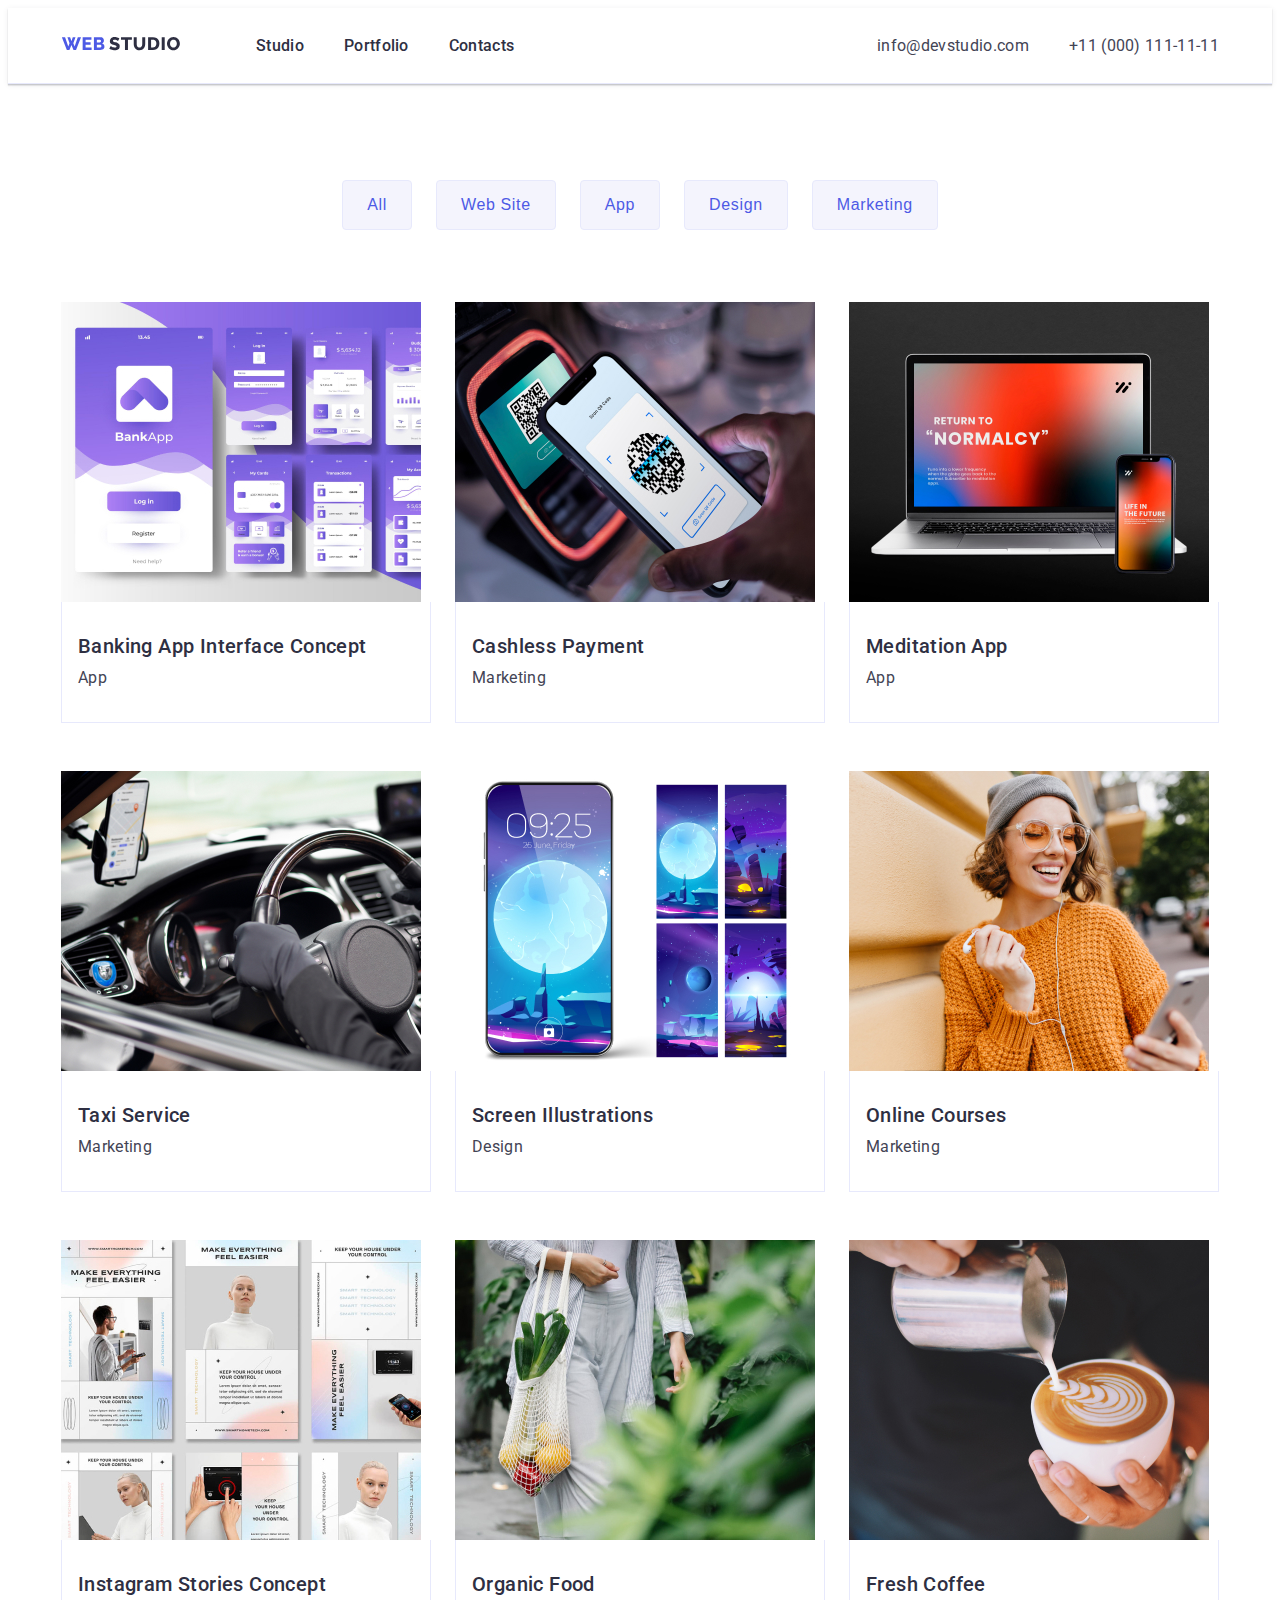
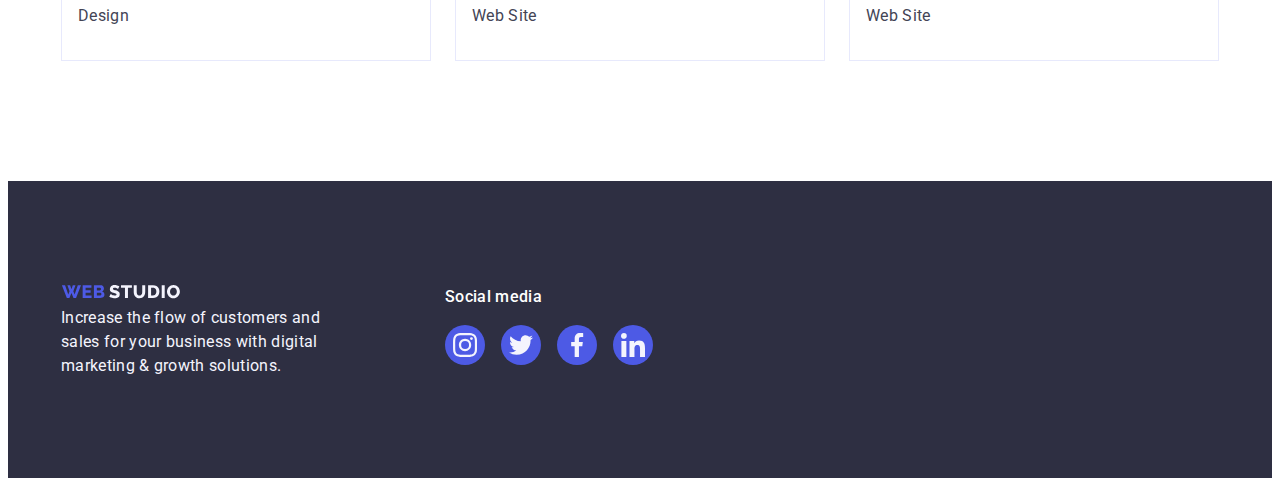
==== portfolio.html @ 16586f5c "Initial commit" ====
<!DOCTYPE html>
<html lang="en">
  <head>
    <meta charset="UTF-8" />
    <meta http-equiv="X-UA-Compatible" content="IE=edge" />
    <meta name="viewport" content="width=device-width, initial-scale=1.0" />
    <title>WebStudio</title>
    <link rel="preconnect" href="https://fonts.googleapis.com" />
    <link rel="preconnect" href="https://fonts.gstatic.com" crossorigin />
    <link
      href="https://fonts.googleapis.com/css2?family=Raleway:wght@800&family=Roboto:wght@400;500;700;900&display=swap"
      rel="stylesheet"
    />
    <link
      rel="stylesheet"
      href="https://cdnjs.cloudflare.com/ajax/libs/modern-normalize/1.1.0/modern-normalize.min.css"
      integrity="sha512-wpPYUAdjBVSE4KJnH1VR1HeZfpl1ub8YT/NKx4PuQ5NmX2tKuGu6U/JRp5y+Y8XG2tV+wKQpNHVUX03MfMFn9Q=="
      crossorigin="anonymous"
      referrerpolicy="no-referrer"
    />
    <link rel="stylesheet" href="./css/styles.css" />
  </head>
  <body>
    <!-- HEADER -->
    <header class="page-header">
      <div class="container page-header-container">
        <nav class="page-navigation">
          <a class="logo link" href="./index.html">
            <svg class="logo-web" width="44" height="21" aria-label="Logo Web">
              <use href="./images/icons.svg#icon-logo-web"></use>
            </svg>
            <svg class="logo-studio" width="71" height="21" aria-label="Logo Studio">
              <use href="./images/icons.svg#icon-logo-studio"></use>
            </svg>
          </a>
          <ul class="menu-list list">
            <li class="menu-item">
              <a class="menu-link link" href="./index.html">Studio</a>
            </li>
            <li class="menu-item">
              <a class="menu-link link" href="./portfolio.html">Portfolio</a>
            </li>
            <li class="menu-item">
              <a class="menu-link link" href="">Contacts</a>
            </li>
          </ul>
        </nav>
        <address class="contacts">
          <ul class="contact-list list">
            <li class="contact-list-item">
              <a class="contact-list-link link" href="mailto:info@devstudio.com"
                >info@devstudio.com
              </a>
            </li>
            <li class="contact-list-item">
              <a class="contact-list-link link" href="tel:+110001111111">+11 (000) 111-11-11</a>
            </li>
          </ul>
        </address>
      </div>
    </header>
    <main>
      <!-- FILTERS -->
      <section class="filters section-portfolio">
        <div class="container">
          <h1 class="main-title" hidden>Filters</h1>
          <ul class="filters-list list">
            <li class="filters-list-item">
              <button class="btn" type="button">All</button>
            </li>
            <li class="filters-list-item">
              <button class="btn" type="button">Web Site</button>
            </li>
            <li class="filters-list-item">
              <button class="btn" type="button">App</button>
            </li>
            <li class="filters-list-item">
              <button class="btn" type="button">Design</button>
            </li>
            <li class="filters-list-item">
              <button class="btn" type="button">Marketing</button>
            </li>
          </ul>
          <ul class="portfolio-list list">
            <li class="portfolio-list-item">
              <a class="portfolio-list-link link" href="">
                <img
                  class="portfolio-list-img"
                  src="./images/cards/bank-app-1.jpg"
                  width="360"
                  height="300"
                  alt="Banking App Interface Concept"
                />
                <div class="portfolio-list-text-container">
                  <h2 class="suptitle-img">Banking App Interface Concept</h2>
                  <p class="section-description-img">App</p>
                </div>
              </a>
            </li>
            <li class="portfolio-list-item">
              <a class="portfolio-list-link link" href="">
                <img
                  class="portfolio-list-img"
                  src="./images/cards/pay-2.jpg"
                  width="360"
                  height="300"
                  alt="Banking App Interface Concept"
                />
                <div class="portfolio-list-text-container">
                  <h2 class="suptitle-img">Cashless Payment</h2>
                  <p class="section-description-img">Marketing</p>
                </div>
              </a>
            </li>
            <li class="portfolio-list-item">
              <a class="portfolio-list-link link" href="">
                <img
                  class="portfolio-list-img"
                  src="./images/cards/meditation-app-3.jpg"
                  width="360"
                  height="300"
                  alt="Meditation App on notebook"
                />
                <div class="portfolio-list-text-container">
                  <h2 class="suptitle-img">Meditation App</h2>
                  <p class="section-description-img">App</p>
                </div>
              </a>
            </li>
            <li class="portfolio-list-item">
              <a class="portfolio-list-link link" href="">
                <img
                  class="portfolio-list-img"
                  src="./images/cards/taxi-service-4.jpg"
                  width="360"
                  height="300"
                  alt="Taxi Service"
                />
                <div class="portfolio-list-text-container">
                  <h2 class="suptitle-img">Taxi Service</h2>
                  <p class="section-description-img">Marketing</p>
                </div>
              </a>
            </li>
            <li class="portfolio-list-item">
              <a class="portfolio-list-link link" href="">
                <img
                  class="portfolio-list-img"
                  src="./images/cards/screen-illustrations-5.jpg"
                  width="360"
                  height="300"
                  alt="Wallpaper on screen phone"
                />
                <div class="portfolio-list-text-container">
                  <h2 class="suptitle-img">Screen Illustrations</h2>
                  <p class="section-description-img">Design</p>
                </div>
              </a>
            </li>
            <li class="portfolio-list-item">
              <a class="portfolio-list-link link" href="">
                <img
                  class="portfolio-list-img"
                  src="./images/cards/online-courses-6.jpg"
                  width="360"
                  height="300"
                  alt="Women with phone"
                />
                <div class="portfolio-list-text-container">
                  <h2 class="suptitle-img">Online Courses</h2>
                  <p class="section-description-img">Marketing</p>
                </div>
              </a>
            </li>
            <li class="portfolio-list-item">
              <a class="portfolio-list-link link" href="">
                <img
                  class="portfolio-list-img"
                  src="./images/cards/instagram-7.jpg"
                  width="360"
                  height="300"
                  alt="Instagram Stories"
                />
                <div class="portfolio-list-text-container">
                  <h2 class="suptitle-img">Instagram Stories Concept</h2>
                  <p class="section-description-img">Design</p>
                </div>
              </a>
            </li>
            <li class="portfolio-list-item">
              <a class="portfolio-list-link link" href="">
                <img
                  class="portfolio-list-img"
                  src="./images/cards/organic-food-8.jpg"
                  width="360"
                  height="300"
                  alt="Bag with foods"
                />
                <div class="portfolio-list-text-container">
                  <h2 class="suptitle-img">Organic Food</h2>
                  <p class="section-description-img">Web Site</p>
                </div>
              </a>
            </li>
            <li class="portfolio-list-item">
              <a class="portfolio-list-link link" href="">
                <img
                  class="portfolio-list-img"
                  src="./images/cards/fresh-coffee-9.jpg"
                  width="360"
                  height="300"
                  alt="Cup of coffe"
                />
                <div class="portfolio-list-text-container">
                  <h2 class="suptitle-img">Fresh Coffee</h2>
                  <p class="section-description-img">Web Site</p>
                </div>
              </a>
            </li>
          </ul>
        </div>
      </section>
    </main>
    <!-- FOOTER -->
    <footer class="footer section">
      <div class="container footer-container">
        <div class="footer-left-side">
          <a class="logo-footer link" href="./index.html">
            <svg class="logo-web" width="44" height="21" aria-label="Logo Web">
              <use href="./images/icons.svg#icon-logo-web"></use>
            </svg>
            <svg class="logo-studio-footer" width="71" height="21" aria-label="Logo Studio">
              <use href="./images/icons.svg#icon-logo-studio"></use>
            </svg>
          </a>
          <p class="section-description-theme-light">
            Increase the flow of customers and sales for your business with digital marketing &
            growth solutions.
          </p>
        </div>
        <div class="footer-right-side">
          <p class="social-description-theme-light">Social media</p>
          <ul class="social-list-footer list">
            <li class="social-list-item">
              <a href="" class="social-list-link-footer">
                <svg class="social-list-icon" width="24" height="24" aria-label="Instagram">
                  <use href="./images/icons.svg#icon-instagram"></use>
                </svg>
              </a>
            </li>
            <li class="social-list-item">
              <a href="" class="social-list-link-footer">
                <svg class="social-list-icon" width="24" height="24" aria-label="Twitter">
                  <use href="./images/icons.svg#icon-twitter"></use>
                </svg>
              </a>
            </li>
            <li class="social-list-item">
              <a href="" class="social-list-link-footer">
                <svg class="social-list-icon" width="24" height="24" aria-label="Facebook">
                  <use href="./images/icons.svg#icon-facebook"></use>
                </svg>
              </a>
            </li>
            <li class="social-list-item">
              <a href="" class="social-list-link-footer">
                <svg class="social-list-icon" width="24" height="24" aria-label="Linkedin">
                  <use href="./images/icons.svg#icon-linkedin"></use>
                </svg>
              </a>
            </li>
          </ul>
        </div>
      </div>
    </footer>
    <!-- /FOOTER -->
  </body>
</html>
---- css/styles.css ----
:root {
    --secondary-font-family: 'Raleway', sans-serif;
    --primary-color: #4d5ae5;
    --accent-color: #404bbf;
    --secondary-color-theme-dark: #2e2f42;
    --secondary-color-theme-light: #f4f4fd;
    --customers-link-color: #8e8f99;
    --social-description-color: #fff;
}

.list {
    list-style: none;
}

.link {
    text-decoration: none;
}

button {
    cursor: pointer;
}

h1,
h2,
h3,
h4,
p {
    margin-top: 0;
    margin-bottom: 0;
}

ul,
ol {
    margin-top: 0;
    margin-bottom: 0;
    padding-left: 0;
}

img {
    display: block;
}

body {
    font-family: 'Roboto', sans-serif;
    color: #434455;
    background-color: #fff;
}

.container {
    width: 1158px;
    margin-left: auto;
    margin-right: auto;
    padding-left: 15px;
    padding-right: 15px;
}


.section {
    padding-top: 120px;
    padding-bottom: 120px;
}

.section-portfolio {
    padding-top: 96px;
    padding-bottom: 120px;
}

/* COMPONENTS */
.modal-open-btn {
    display: block;
    margin: 0 auto;
    min-width: 169px;
    height: 56px;
    padding: 16px 32px;
    font-weight: 500;
    font-size: 16px;
    line-height: 1.5;
    letter-spacing: 0.04em;
    color: #FFFFFF;
    background-color: var(--primary-color);
    border: none;
    border-radius: 4px;
}

.modal-open-btn:hover,
.modal-open-btn:focus {
    background-color: var(--accent-color);
}

.logo {
    padding: 25px 0;
}

.logo-web {
    fill: var(--primary-color);
}

.logo-studio {
    fill: var(--secondary-color-theme-dark);
    margin-right: 76px;
}

.main-title {
    max-width: 496px;
    font-weight: 700;
    font-size: 56px;
    line-height: 1.07;
    text-align: center;
    letter-spacing: 0.02em;
    color: #FFFFFF;
    margin-bottom: 48px;
    margin-right: auto;
    margin-left: auto;
}

.title {
    font-weight: 700;
    font-size: 36px;
    line-height: 1.1;
    text-align: center;
    letter-spacing: 0.02em;
    text-transform: capitalize;
    color: var(--secondary-color-theme-dark);
    margin-bottom: 72px;
}

.suptitle {
    font-weight: 500;
    font-size: 20px;
    line-height: 1.2;
    letter-spacing: 0.02em;
    color: var(--secondary-color-theme-dark);
    margin-bottom: 8px;
}

.section-description {
    font-weight: 400;
    font-size: 16px;
    line-height: 1.5;
    letter-spacing: 0.02em;
    color: #434455;
}

/* /COMPONENTS */

/* HEADER */
.page-header {
    display: flex;
    align-items: center;
    border-bottom: 1px solid #e7e9fc;
    box-shadow: 0px 2px 1px rgba(46, 47, 66, 0.08), 0px 1px 1px rgba(46, 47, 66, 0.16), 0px 1px 6px rgba(46, 47, 66, 0.08);
}

.page-header-container {
    display: flex;
    align-items: center;
}

.page-navigation {
    display: flex;
    align-items: center;
}

.menu-list {
    display: flex;
    align-items: center;
}

.menu-item {
    margin-right: 40px;
    padding-top: 24px;
    padding-bottom: 24px;

}

.menu-item:last-child {
    margin-right: 0;
}

.menu-link {
    padding-top: 24px;
    padding-bottom: 24px;
    font-weight: 500;
    font-size: 16px;
    line-height: 1.5;
    letter-spacing: 0.02em;
    color: var(--secondary-color-theme-dark);
}

.menu-link:hover,
.menu-link:focus {
    color: var(--accent-color);
}

.contacts {
    display: flex;
    align-items: center;
    font-style: normal;
    margin-left: auto;
}

.contact-list {
    display: flex;
    align-items: center;
}

.contact-list-item {
    margin-right: 40px;
}

.contact-list-item:last-child {
    margin-right: 0;
}

.contact-list-link {
    font-weight: 400;
    font-size: 16px;
    line-height: 1.5;
    letter-spacing: 0.02em;
    color: #434455;
}

.contact-list-link:hover,
.contact-list-link:focus {
    color: var(--accent-color);
}

/* /HEADER */

/* HERO */
.hero {
    background-color: var(--secondary-color-theme-dark);
    background-image: linear-gradient(rgba(46, 47, 66, 0.7), rgba(46, 47, 66, 0.7)), url("../images/hero/bg.jpg");
    background-size: cover;
    background-repeat: no-repeat;
    background-position: center;
    max-width: 1440px;
    margin: 0 auto;
}


.hero-section {
    padding-top: 188px;
    padding-bottom: 188px;
}

/* /HERO */

/* STRUCTURE */
.structure-list {
    display: flex;
}

.structure-list-item {
    margin-right: 24px;
    flex-basis: calc((100% - 72px) /4);
}

.structure-list-item:last-child {
    margin-right: 0;
}

.icon-container {
    display: flex;
    justify-content: center;
    align-items: center;
    height: 112px;
    background-color: var(--secondary-color-theme-light);
    border-radius: 4px;
    margin-bottom: 8px;
}

/* /STRUCTURE */

/* SERVICES */
.services {
    padding-top: 0;
}

.services-section {
    padding-bottom: 115px;
}

.services-list {
    display: flex;
}

.services-list-item {
    margin-right: 24px;
    flex-basis: calc((100% - 48px) /3);
}

.services-list-item:last-child {
    margin-right: 0;
}


/* /SERVICES */

/* TEAM */
.team {
    background-color: var(--secondary-color-theme-light);

}

.team-list {
    display: flex;
    gap: 24px;
}

.team-list-item {
    background-color: #fff;
    flex-basis: calc((100% - 72px) /4);
    box-shadow: 0px 1px 6px rgba(46, 47, 66, 0.08), 0px 1px 1px rgba(46, 47, 66, 0.16), 0px 2px 1px rgba(46, 47, 66, 0.08);
    border-radius: 0px 0px 4px 4px;
}

.team-list-item:last-child {
    margin-right: 0;
}

.team-list-text-container {
    padding: 32px 0;
}

.suptitle-position {
    font-weight: 500;
    font-size: 20px;
    line-height: 1.2;
    text-align: center;
    letter-spacing: 0.02em;
    color: var(--secondary-color-theme-dark);
    margin-bottom: 8px;
}

.section-description-position {
    font-weight: 400;
    font-size: 16px;
    line-height: 1.5;
    text-align: center;
    letter-spacing: 0.02em;
    color: #434455;
}

.social-list {
    display: flex;
    justify-content: center;
    gap: 24px;
}

.social-list-item {
    width: 40px;
    height: 40px;
}

.social-list-link {
    display: flex;
    justify-content: center;
    align-items: center;
    width: 100%;
    height: 100%;
    border-radius: 50%;
    background-color: var(--primary-color);
}

.social-list-link:hover,
.social-list-link:focus {
    background-color: #404bbf;
}

.social-list-icon {
    fill: var(--secondary-color-theme-light);
}

/* /TEAM */

/* CUSTOMERS */
.customers-list {
    display: flex;
    justify-content: center;
    gap: 24px;
}

.customers-list-item {
    width: calc((100% - 120px)/6);
    height: 88px;
}

.customers-list-link {
    display: flex;
    justify-content: center;
    align-items: center;
    width: 100%;
    height: 100%;
    padding: 16px 32px;
    background-color: #fff;
    border: 1px solid #8E8F99;
    color: var(--customers-link-color);
    border-radius: 4px;
}

.customers-list-icon {
    fill: currentColor;
}

.customers-list-link:hover,
.customers-list-link:focus {
    color: var(--accent-color);
    border-color: var(--accent-color);
}

.customers-list-link:hover .customers-list-icon,
.customers-list-link:focus .customers-list-icon {
    fill: var(--accent-color);
}

/* /CUSTOMERS */

/* FOOTER */
.footer {
    background-color: var(--secondary-color-theme-dark);
    padding-top: 100px;
    padding-bottom: 100px;
}

.logo-footer {
    margin-bottom: 17px;
}

.logo-studio-footer {
    fill: var(--secondary-color-theme-light);
}

.section-description-theme-light {
    max-width: 264px;
    font-weight: 400;
    font-size: 16px;
    line-height: 1.5;
    letter-spacing: 0.02em;
    color: var(--secondary-color-theme-light);
}

.social-description-theme-light {
    font-family: 'Roboto';
    font-style: normal;
    font-weight: 500;
    font-size: 16px;
    line-height: 1.5;
    letter-spacing: 0.02em;
    color: #fff;
    margin-bottom: 16px;
}

.social-list-footer {
    display: flex;
    justify-content: center;
    gap: 16px;
}

.social-list-link-footer {
    display: flex;
    justify-content: center;
    align-items: center;
    width: 100%;
    height: 100%;
    border-radius: 50%;
    background-color: var(--primary-color);
}

.social-list-link-footer:hover,
.social-list-link-footer:focus {
background-color: #31d0aa;
}

.footer-container {
    display: flex;
    align-items: baseline;
}

.footer-left-side {
    margin-right: 120px;

}

/* /FOOTER */

/* PORTFOLIO */
/* HEADER */
/* /HEADER */

/* FILTERS */
.filters-list {
    display: flex;
    justify-content: center;
    gap: 24px;
    margin-bottom: 72px;
}

.filters-list-item:last-child {
    margin-right: 0;
}


.portfolio-list {
    display: flex;
    flex-wrap: wrap;
    column-gap: 24px;
    row-gap: 48px;
}

.portfolio-list-link {
display: block;

}

.portfolio-list-item {
    flex-basis: calc((100% - 48px) /3);
}

.portfolio-list-item:nth-child(3n+3) {
    margin-right: 0;
}

.portfolio-list-link:hover,
.portfolio-list-link:focus {
    box-shadow: 0px 1px 6px rgba(46, 47, 66, 0.08), 0px 1px 1px rgba(46, 47, 66, 0.16), 0px 2px 1px rgba(46, 47, 66, 0.08);
}

.portfolio-list-text-container {
    padding: 32px 16px;
    border-right: 1px solid #E7E9FC;
    border-left: 1px solid #E7E9FC;
    border-bottom: 1px solid #E7E9FC;
}

.suptitle-img {
    font-weight: 500;
    font-size: 20px;
    line-height: 1.2;
    letter-spacing: 0.02em;
    color: var(--secondary-color-theme-dark);
    margin-bottom: 8px;
}

.section-description-img {
    font-weight: 400;
    font-size: 16px;
    line-height: 1.5;
    letter-spacing: 0.02em;
    color: #434455;
}

.btn {
    font-weight: 500;
    font-size: 16px;
    line-height: 1.5;
    align-items: center;
    text-align: center;
    letter-spacing: 0.04em;
    color: var(--primary-color);
    background-color: var(--secondary-color-theme-light);
    border: 1px solid #E7E9FC;
    border-radius: 4px;
    padding: 12px 24px;
}

.btn:hover,
.btn:focus {
    color: #fff;
    background-color: var(--accent-color);
    border: 1px solid transparent;
    box-shadow: 0px 3px 1px rgba(0, 0, 0, 0.1), 0px 2px 1px rgba(0, 0, 0, 0.08), 0px 2px 2px rgba(0, 0, 0, 0.12);
}

/* /FILTERS */


/* FOOTER */

/* /FOOTER */
/* /PORTFOLIO */
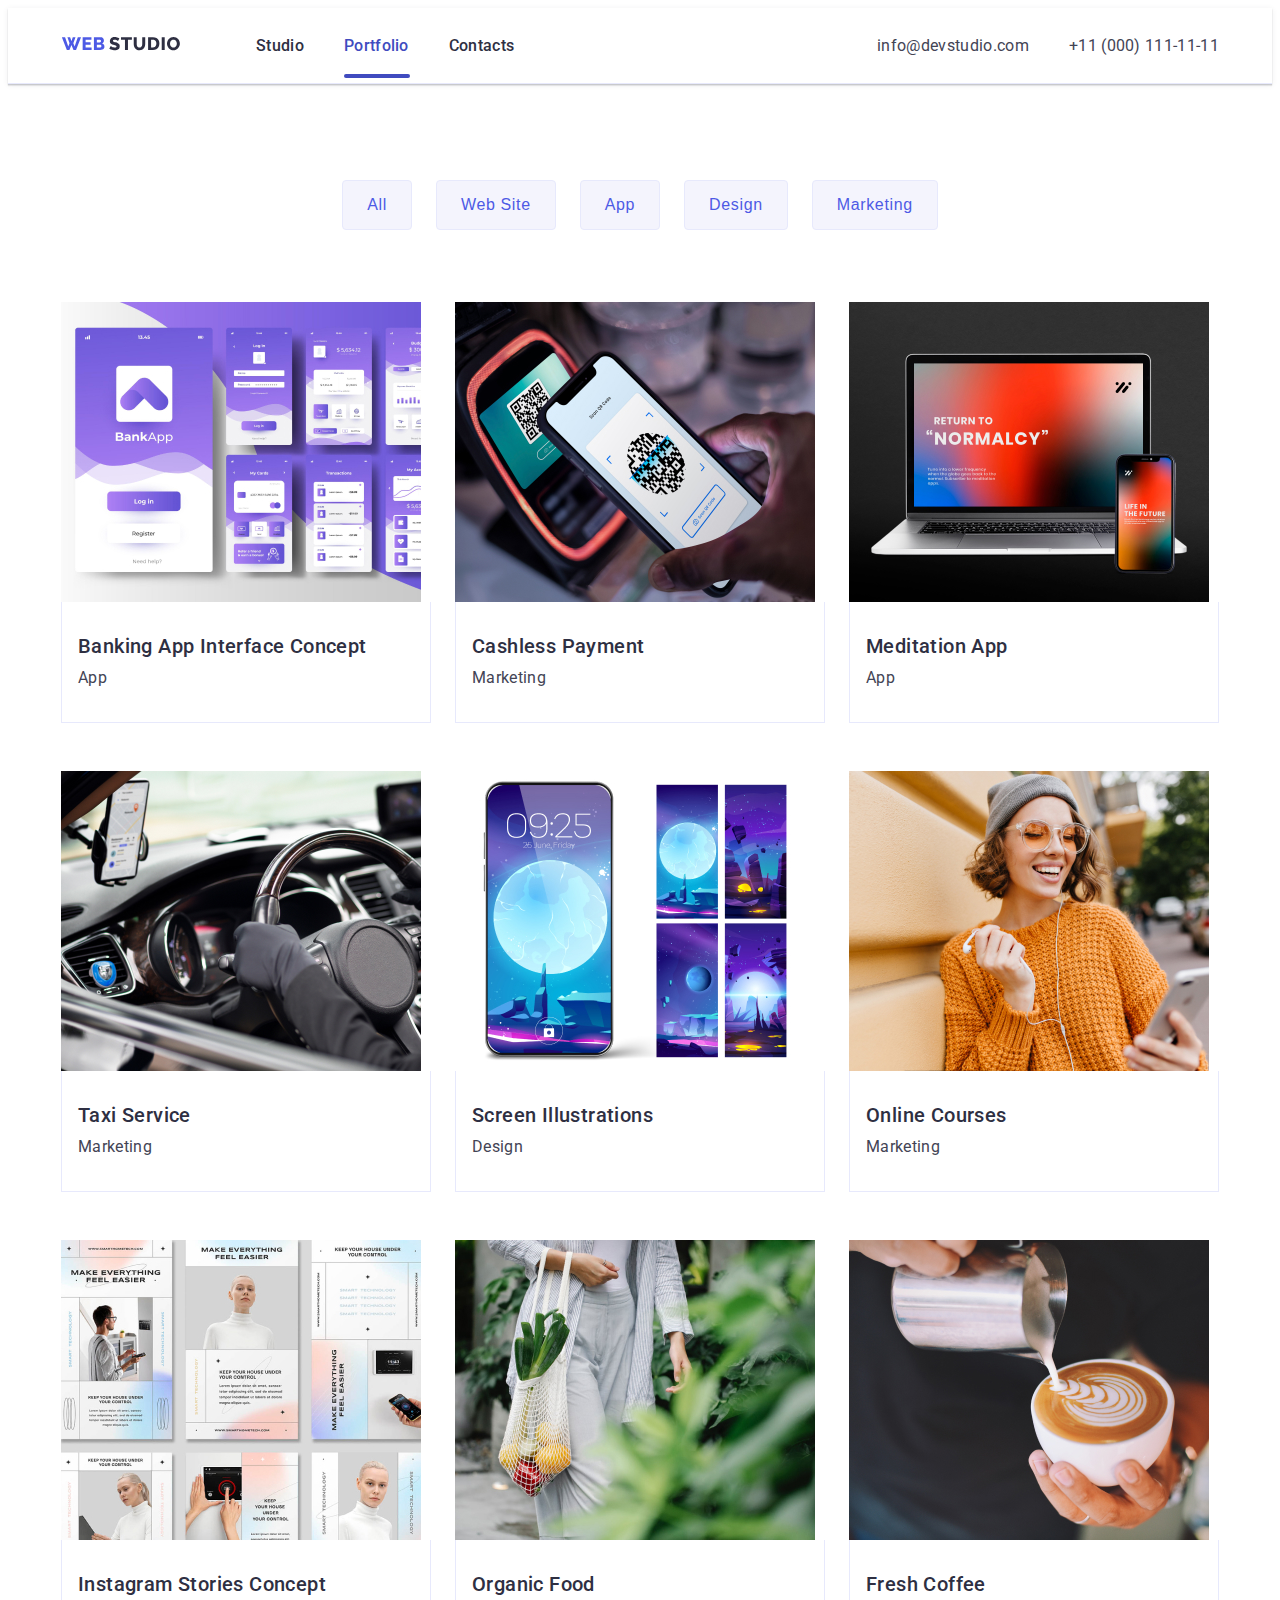
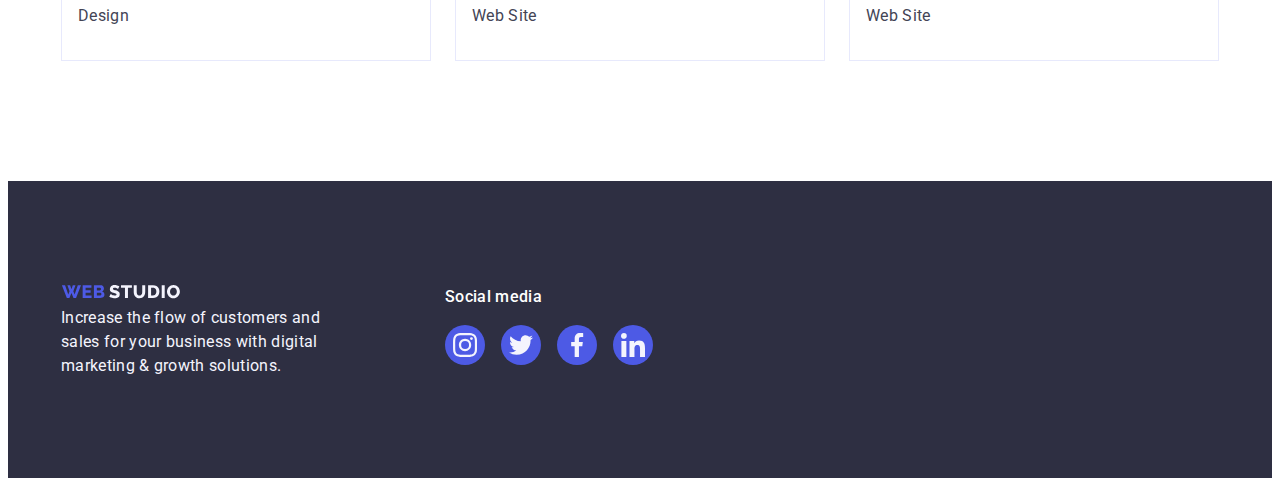
==== commit 41473f5c: "update1" ====
--- a/portfolio.html
+++ b/portfolio.html
@@ -38,7 +38,7 @@
               <a class="menu-link link" href="./index.html">Studio</a>
             </li>
             <li class="menu-item">
-              <a class="menu-link link" href="./portfolio.html">Portfolio</a>
+              <a class="menu-link link menu-link-portfolio" href="./portfolio.html">Portfolio</a>
             </li>
             <li class="menu-item">
               <a class="menu-link link" href="">Contacts</a>
@@ -84,13 +84,19 @@
           <ul class="portfolio-list list">
             <li class="portfolio-list-item">
               <a class="portfolio-list-link link" href="">
-                <img
-                  class="portfolio-list-img"
-                  src="./images/cards/bank-app-1.jpg"
-                  width="360"
-                  height="300"
-                  alt="Banking App Interface Concept"
-                />
+                <div class="portfolio-list-link-wraper">
+                  <img
+                    class="portfolio-list-img"
+                    src="./images/cards/bank-app-1.jpg"
+                    width="360"
+                    height="300"
+                    alt="Banking App Interface Concept"
+                  />
+                  <p class="overlay">
+                    14 Stylish and User-Friendly App Design Concepts · Task Manager App · Calorie
+                    Tracker App · Exotic Fruit Ecommerce App · Cloud Storage App
+                  </p>
+                </div>
                 <div class="portfolio-list-text-container">
                   <h2 class="suptitle-img">Banking App Interface Concept</h2>
                   <p class="section-description-img">App</p>
@@ -99,13 +105,19 @@
             </li>
             <li class="portfolio-list-item">
               <a class="portfolio-list-link link" href="">
-                <img
-                  class="portfolio-list-img"
-                  src="./images/cards/pay-2.jpg"
-                  width="360"
-                  height="300"
-                  alt="Banking App Interface Concept"
-                />
+                <div class="portfolio-list-link-wraper">
+                  <img
+                    class="portfolio-list-img"
+                    src="./images/cards/pay-2.jpg"
+                    width="360"
+                    height="300"
+                    alt="Banking App Interface Concept"
+                  />
+                  <p class="overlay">
+                    14 Stylish and User-Friendly App Design Concepts · Task Manager App · Calorie
+                    Tracker App · Exotic Fruit Ecommerce App · Cloud Storage App
+                  </p>
+                </div>
                 <div class="portfolio-list-text-container">
                   <h2 class="suptitle-img">Cashless Payment</h2>
                   <p class="section-description-img">Marketing</p>
@@ -114,13 +126,19 @@
             </li>
             <li class="portfolio-list-item">
               <a class="portfolio-list-link link" href="">
-                <img
-                  class="portfolio-list-img"
-                  src="./images/cards/meditation-app-3.jpg"
-                  width="360"
-                  height="300"
-                  alt="Meditation App on notebook"
-                />
+                <div class="portfolio-list-link-wraper">
+                  <img
+                    class="portfolio-list-img"
+                    src="./images/cards/meditation-app-3.jpg"
+                    width="360"
+                    height="300"
+                    alt="Meditation App on notebook"
+                  />
+                  <p class="overlay">
+                    14 Stylish and User-Friendly App Design Concepts · Task Manager App · Calorie
+                    Tracker App · Exotic Fruit Ecommerce App · Cloud Storage App
+                  </p>
+                </div>
                 <div class="portfolio-list-text-container">
                   <h2 class="suptitle-img">Meditation App</h2>
                   <p class="section-description-img">App</p>
@@ -129,13 +147,19 @@
             </li>
             <li class="portfolio-list-item">
               <a class="portfolio-list-link link" href="">
-                <img
-                  class="portfolio-list-img"
-                  src="./images/cards/taxi-service-4.jpg"
-                  width="360"
-                  height="300"
-                  alt="Taxi Service"
-                />
+                <div class="portfolio-list-link-wraper">
+                  <img
+                    class="portfolio-list-img"
+                    src="./images/cards/taxi-service-4.jpg"
+                    width="360"
+                    height="300"
+                    alt="Taxi Service"
+                  />
+                  <p class="overlay">
+                    14 Stylish and User-Friendly App Design Concepts · Task Manager App · Calorie
+                    Tracker App · Exotic Fruit Ecommerce App · Cloud Storage App
+                  </p>
+                </div>
                 <div class="portfolio-list-text-container">
                   <h2 class="suptitle-img">Taxi Service</h2>
                   <p class="section-description-img">Marketing</p>
@@ -144,13 +168,19 @@
             </li>
             <li class="portfolio-list-item">
               <a class="portfolio-list-link link" href="">
-                <img
-                  class="portfolio-list-img"
-                  src="./images/cards/screen-illustrations-5.jpg"
-                  width="360"
-                  height="300"
-                  alt="Wallpaper on screen phone"
-                />
+                <div class="portfolio-list-link-wraper">
+                  <img
+                    class="portfolio-list-img"
+                    src="./images/cards/screen-illustrations-5.jpg"
+                    width="360"
+                    height="300"
+                    alt="Wallpaper on screen phone"
+                  />
+                  <p class="overlay">
+                    14 Stylish and User-Friendly App Design Concepts · Task Manager App · Calorie
+                    Tracker App · Exotic Fruit Ecommerce App · Cloud Storage App
+                  </p>
+                </div>
                 <div class="portfolio-list-text-container">
                   <h2 class="suptitle-img">Screen Illustrations</h2>
                   <p class="section-description-img">Design</p>
@@ -159,13 +189,19 @@
             </li>
             <li class="portfolio-list-item">
               <a class="portfolio-list-link link" href="">
-                <img
-                  class="portfolio-list-img"
-                  src="./images/cards/online-courses-6.jpg"
-                  width="360"
-                  height="300"
-                  alt="Women with phone"
-                />
+                <div class="portfolio-list-link-wraper">
+                  <img
+                    class="portfolio-list-img"
+                    src="./images/cards/online-courses-6.jpg"
+                    width="360"
+                    height="300"
+                    alt="Women with phone"
+                  />
+                  <p class="overlay">
+                    14 Stylish and User-Friendly App Design Concepts · Task Manager App · Calorie
+                    Tracker App · Exotic Fruit Ecommerce App · Cloud Storage App
+                  </p>
+                </div>
                 <div class="portfolio-list-text-container">
                   <h2 class="suptitle-img">Online Courses</h2>
                   <p class="section-description-img">Marketing</p>
@@ -174,13 +210,19 @@
             </li>
             <li class="portfolio-list-item">
               <a class="portfolio-list-link link" href="">
-                <img
-                  class="portfolio-list-img"
-                  src="./images/cards/instagram-7.jpg"
-                  width="360"
-                  height="300"
-                  alt="Instagram Stories"
-                />
+                <div class="portfolio-list-link-wraper">
+                  <img
+                    class="portfolio-list-img"
+                    src="./images/cards/instagram-7.jpg"
+                    width="360"
+                    height="300"
+                    alt="Instagram Stories"
+                  />
+                  <p class="overlay">
+                    14 Stylish and User-Friendly App Design Concepts · Task Manager App · Calorie
+                    Tracker App · Exotic Fruit Ecommerce App · Cloud Storage App
+                  </p>
+                </div>
                 <div class="portfolio-list-text-container">
                   <h2 class="suptitle-img">Instagram Stories Concept</h2>
                   <p class="section-description-img">Design</p>
@@ -189,13 +231,19 @@
             </li>
             <li class="portfolio-list-item">
               <a class="portfolio-list-link link" href="">
-                <img
-                  class="portfolio-list-img"
-                  src="./images/cards/organic-food-8.jpg"
-                  width="360"
-                  height="300"
-                  alt="Bag with foods"
-                />
+                <div class="portfolio-list-link-wraper">
+                  <img
+                    class="portfolio-list-img"
+                    src="./images/cards/organic-food-8.jpg"
+                    width="360"
+                    height="300"
+                    alt="Bag with foods"
+                  />
+                  <p class="overlay">
+                    14 Stylish and User-Friendly App Design Concepts · Task Manager App · Calorie
+                    Tracker App · Exotic Fruit Ecommerce App · Cloud Storage App
+                  </p>
+                </div>
                 <div class="portfolio-list-text-container">
                   <h2 class="suptitle-img">Organic Food</h2>
                   <p class="section-description-img">Web Site</p>
@@ -204,13 +252,19 @@
             </li>
             <li class="portfolio-list-item">
               <a class="portfolio-list-link link" href="">
-                <img
-                  class="portfolio-list-img"
-                  src="./images/cards/fresh-coffee-9.jpg"
-                  width="360"
-                  height="300"
-                  alt="Cup of coffe"
-                />
+                <div class="portfolio-list-link-wraper">
+                  <img
+                    class="portfolio-list-img"
+                    src="./images/cards/fresh-coffee-9.jpg"
+                    width="360"
+                    height="300"
+                    alt="Cup of coffe"
+                  />
+                  <p class="overlay">
+                    14 Stylish and User-Friendly App Design Concepts · Task Manager App · Calorie
+                    Tracker App · Exotic Fruit Ecommerce App · Cloud Storage App
+                  </p>
+                </div>
                 <div class="portfolio-list-text-container">
                   <h2 class="suptitle-img">Fresh Coffee</h2>
                   <p class="section-description-img">Web Site</p>
--- a/css/styles.css
+++ b/css/styles.css
@@ -80,6 +80,7 @@
     background-color: var(--primary-color);
     border: none;
     border-radius: 4px;
+    transition: background-color 250ms cubic-bezier(0.4, 0, 0.2, 1);
 }
 
 .modal-open-btn:hover,
@@ -167,10 +168,10 @@
 }
 
 .menu-item {
+    position: relative;
     margin-right: 40px;
     padding-top: 24px;
     padding-bottom: 24px;
-
 }
 
 .menu-item:last-child {
@@ -185,6 +186,7 @@
     line-height: 1.5;
     letter-spacing: 0.02em;
     color: var(--secondary-color-theme-dark);
+    transition: color 250ms cubic-bezier(0.4, 0, 0.2, 1);
 }
 
 .menu-link:hover,
@@ -192,6 +194,24 @@
     color: var(--accent-color);
 }
 
+.menu-link-studio {
+    color: var(--accent-color);
+}
+
+.menu-link-studio::after {
+    position: absolute;
+    width: 48px;
+    height: 4px;
+    left: 0px;
+    top: 44px;
+    flex-shrink: 0;
+    content: '';
+    background-color: var(--accent-color);
+    border-radius: 2px;
+    margin-top: 20px;
+}
+
+
 .contacts {
     display: flex;
     align-items: center;
@@ -218,6 +238,7 @@
     line-height: 1.5;
     letter-spacing: 0.02em;
     color: #434455;
+    transition: color 250ms cubic-bezier(0.4, 0, 0.2, 1);
 }
 
 .contact-list-link:hover,
@@ -361,6 +382,7 @@
     height: 100%;
     border-radius: 50%;
     background-color: var(--primary-color);
+    transition: background-color 250ms cubic-bezier(0.4, 0, 0.2, 1);
 }
 
 .social-list-link:hover,
@@ -371,7 +393,6 @@
 .social-list-icon {
     fill: var(--secondary-color-theme-light);
 }
-
 /* /TEAM */
 
 /* CUSTOMERS */
@@ -397,10 +418,12 @@
     border: 1px solid #8E8F99;
     color: var(--customers-link-color);
     border-radius: 4px;
+    transition: color 250ms cubic-bezier(0.4, 0, 0.2, 1), border-color 250ms cubic-bezier(0.4, 0, 0.2, 1), fill 250ms cubic-bezier(0.4, 0, 0.2, 1);
 }
 
 .customers-list-icon {
     fill: currentColor;
+    transition: fill 250ms cubic-bezier(0.4, 0, 0.2, 1);
 }
 
 .customers-list-link:hover,
@@ -465,6 +488,7 @@
     height: 100%;
     border-radius: 50%;
     background-color: var(--primary-color);
+    transition: background-color 250ms cubic-bezier(0.4, 0, 0.2, 1);
 }
 
 .social-list-link-footer:hover,
@@ -486,6 +510,22 @@
 
 /* PORTFOLIO */
 /* HEADER */
+.menu-link-portfolio {
+    color: var(--accent-color);
+}
+
+.menu-link-portfolio::after {
+    position: absolute;
+    width: 66px;
+    height: 4px;
+    left: 0px;
+    top: 44px;
+    flex-shrink: 0;
+    content: '';
+    background-color: var(--accent-color);
+    border-radius: 2px;
+    margin-top: 20px;
+}
 /* /HEADER */
 
 /* FILTERS */
@@ -510,7 +550,6 @@
 
 .portfolio-list-link {
 display: block;
-
 }
 
 .portfolio-list-item {
@@ -519,6 +558,38 @@
 
 .portfolio-list-item:nth-child(3n+3) {
     margin-right: 0;
+}
+
+.portfolio-list-link-wraper {
+    position: relative;
+    overflow: hidden;
+}
+
+.overlay {
+    font-family: 'Roboto';
+    font-style: normal;
+    font-weight: 400;
+    font-size: 16px;
+    line-height: 1.5;
+    letter-spacing: 0.02em;
+    color: var(--secondary-color-theme-light);
+    background-color: var(--primary-color);
+    position: absolute;
+    left: 0;
+    top: 0;
+    width: 100%;
+    height: 100%;
+    padding-top: 40px;
+    padding-left: 32px;
+    padding-right: 32px;
+    transform: translateY(100%);
+    transition: transform 250ms cubic-bezier(0.4, 0, 0.2, 1), box-shadow 250ms cubic-bezier(0.4, 0, 0.2, 1);
+}
+
+.portfolio-list-link:hover .overlay,
+.portfolio-list-link:focus .overlay {
+    transform: translateY(0%);
+    box-shadow: 0px 1px 6px rgba(46, 47, 66, 0.08), 0px 1px 1px rgba(46, 47, 66, 0.16), 0px 2px 1px rgba(46, 47, 66, 0.08);
 }
 
 .portfolio-list-link:hover,
@@ -562,6 +633,8 @@
     border: 1px solid #E7E9FC;
     border-radius: 4px;
     padding: 12px 24px;
+
+    transition: color 250ms cubic-bezier(0.4, 0, 0.2, 1), background-color 250ms cubic-bezier(0.4, 0, 0.2, 1), border 250ms cubic-bezier(0.4, 0, 0.2, 1), box-shadow 250ms cubic-bezier(0.4, 0, 0.2, 1);
 }
 
 .btn:hover,
@@ -571,11 +644,57 @@
     border: 1px solid transparent;
     box-shadow: 0px 3px 1px rgba(0, 0, 0, 0.1), 0px 2px 1px rgba(0, 0, 0, 0.08), 0px 2px 2px rgba(0, 0, 0, 0.12);
 }
-
 /* /FILTERS */
 
 
 /* FOOTER */
 
 /* /FOOTER */
-/* /PORTFOLIO */+/* /PORTFOLIO */
+.backdrop {
+    position: fixed;
+    top: 0;
+    left: 0;
+    width: 100%;
+    height: 100%;
+    background-color: rgba(46, 47, 66, 0.4);
+    opacity: 1;
+    visibility: visible;
+    pointer-events: auto;
+
+    transition: opacity 500ms linear, visibility 500ms linear;
+}
+
+
+.modal {
+    position: absolute;
+    top: 80px;
+    left: 50%;
+    transform: translateX(-50%);
+    width: 408px;
+    height: 584px;
+    background: #FCFCFC;
+    box-shadow: 0px 1px 1px rgba(0, 0, 0, 0.14), 0px 1px 3px rgba(0, 0, 0, 0.12), 0px 2px 1px rgba(0, 0, 0, 0.2);
+    border-radius: 4px;
+}
+
+.modal-close-btn {
+    position: absolute;
+    top: 24px;
+    right: 24px;
+    display: flex;
+    justify-content: center;
+    align-items: center;
+    width: 24px;
+    height: 24px;
+    padding: 8px;
+    background: #E7E9FC;
+    border: 1px solid rgba(0, 0, 0, 0.1);
+    border-radius: 50%;
+}
+
+.is-hidden {
+    opacity: 0;
+    visibility: hidden;
+    pointer-events: none;
+}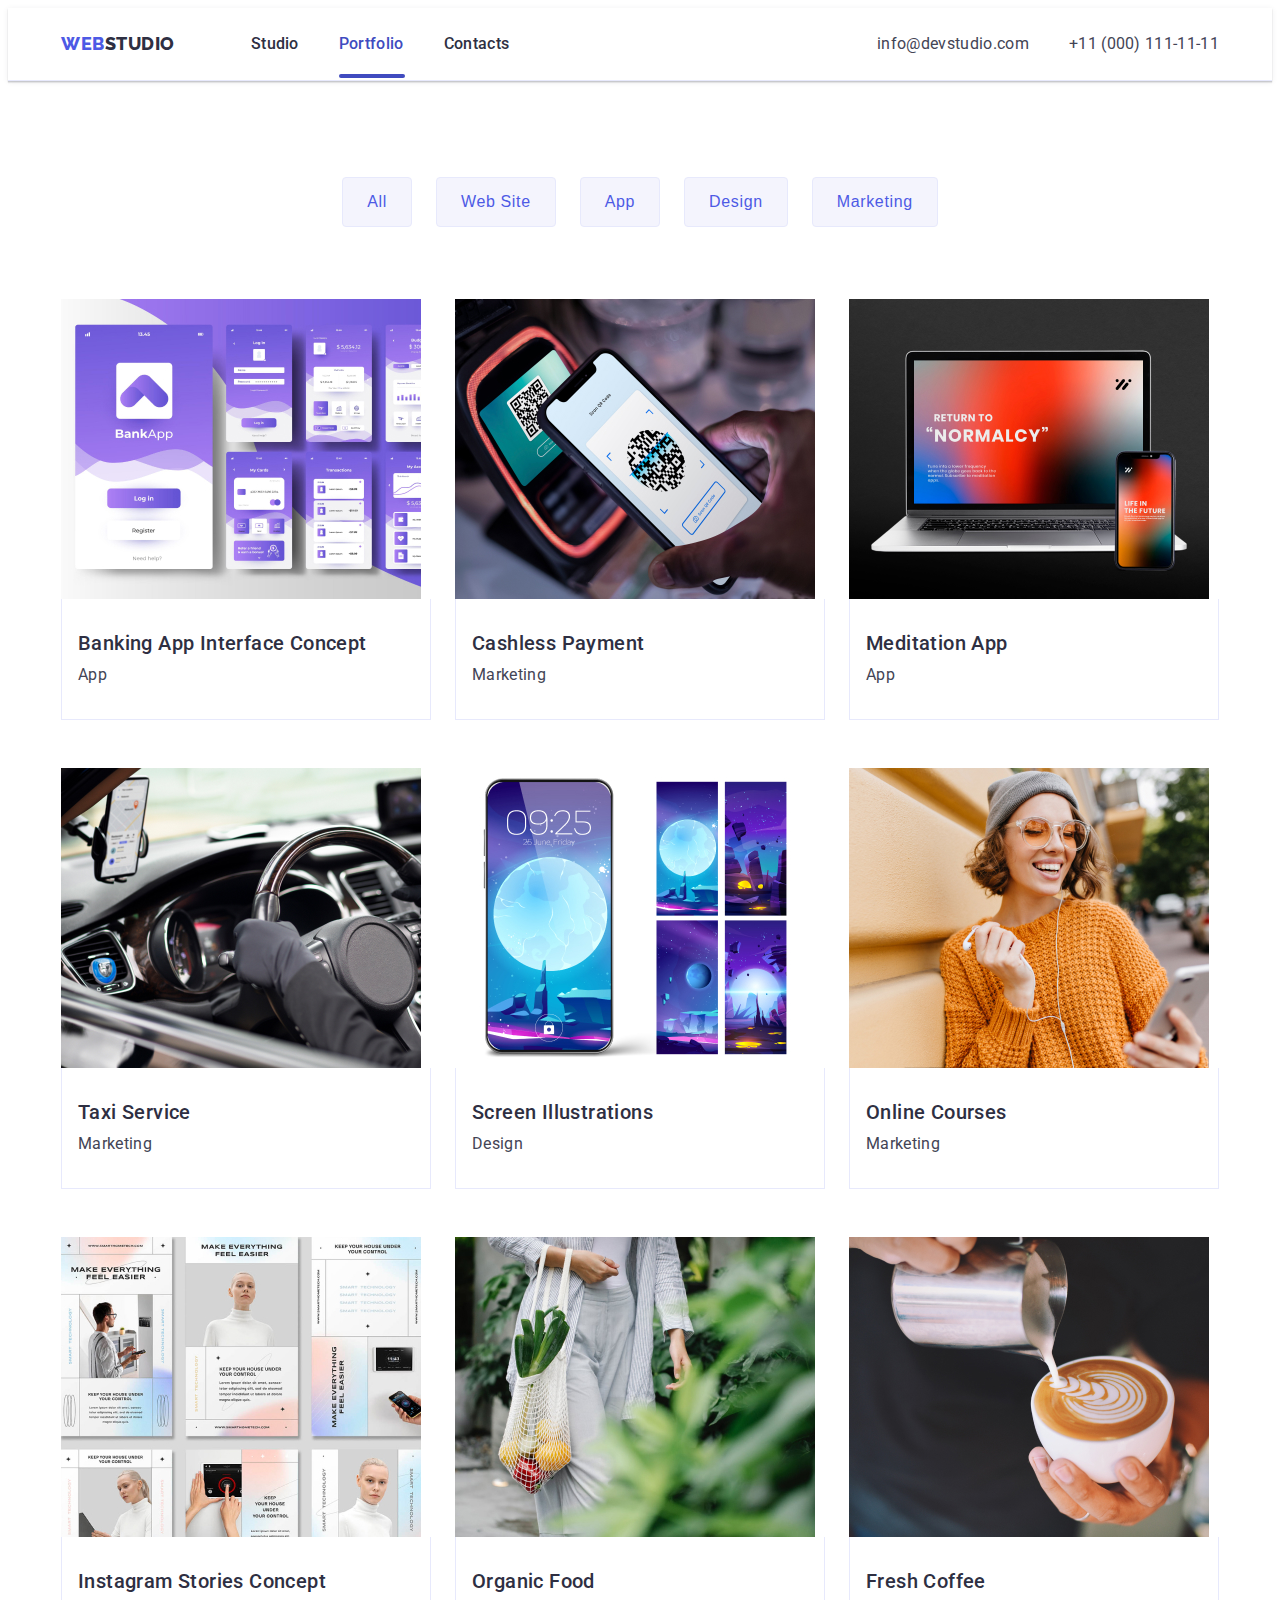
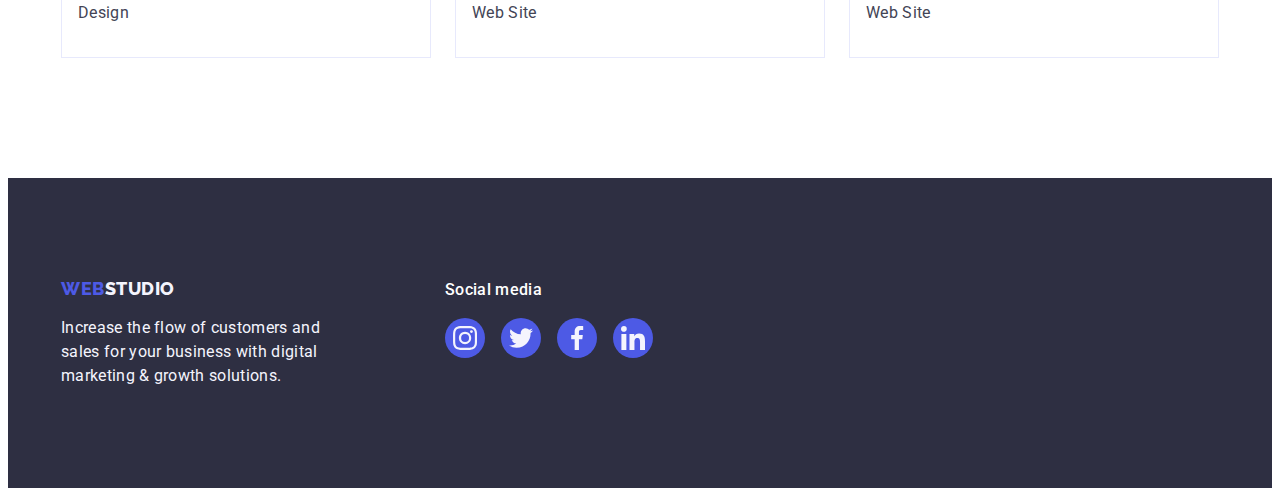
==== commit 1844a0c4: "update logo" ====
--- a/portfolio.html
+++ b/portfolio.html
@@ -25,13 +25,8 @@
     <header class="page-header">
       <div class="container page-header-container">
         <nav class="page-navigation">
-          <a class="logo link" href="./index.html">
-            <svg class="logo-web" width="44" height="21" aria-label="Logo Web">
-              <use href="./images/icons.svg#icon-logo-web"></use>
-            </svg>
-            <svg class="logo-studio" width="71" height="21" aria-label="Logo Studio">
-              <use href="./images/icons.svg#icon-logo-studio"></use>
-            </svg>
+          <a class="logo link" href="./index.html"
+            >Web<span class="logo-theme-dark link">Studio</span>
           </a>
           <ul class="menu-list list">
             <li class="menu-item">
@@ -279,13 +274,8 @@
     <footer class="footer section">
       <div class="container footer-container">
         <div class="footer-left-side">
-          <a class="logo-footer link" href="./index.html">
-            <svg class="logo-web" width="44" height="21" aria-label="Logo Web">
-              <use href="./images/icons.svg#icon-logo-web"></use>
-            </svg>
-            <svg class="logo-studio-footer" width="71" height="21" aria-label="Logo Studio">
-              <use href="./images/icons.svg#icon-logo-studio"></use>
-            </svg>
+          <a class="logo-footer link" href="./index.html"
+            >Web<span class="logo-theme-light">Studio</span>
           </a>
           <p class="section-description-theme-light">
             Increase the flow of customers and sales for your business with digital marketing &
--- a/css/styles.css
+++ b/css/styles.css
@@ -89,16 +89,39 @@
 }
 
 .logo {
-    padding: 25px 0;
-}
-
-.logo-web {
-    fill: var(--primary-color);
-}
-
-.logo-studio {
-    fill: var(--secondary-color-theme-dark);
     margin-right: 76px;
+    font-family: 'Raleway';
+    font-style: normal;
+    font-weight: 800;
+    font-size: 18px;
+    line-height: 1.17;
+    display: flex;
+    align-items: center;
+    letter-spacing: 0.03em;
+    text-transform: uppercase;
+    color: var(--primary-color)
+}
+
+.logo-footer {
+    margin-bottom: 17px;
+    font-family: 'Raleway';
+    font-style: normal;
+    font-weight: 800;
+    font-size: 18px;
+    line-height: 1.17;
+    display: flex;
+    align-items: center;
+    letter-spacing: 0.03em;
+    text-transform: uppercase;
+    color: var(--primary-color)
+}
+
+.logo-theme-dark {
+    color: var(--secondary-color-theme-dark);
+}
+
+.logo-theme-light {
+    color: var(--secondary-color-theme-light);
 }
 
 .main-title {
@@ -168,7 +191,6 @@
 }
 
 .menu-item {
-    position: relative;
     margin-right: 40px;
     padding-top: 24px;
     padding-bottom: 24px;
@@ -195,6 +217,7 @@
 }
 
 .menu-link-studio {
+    position: relative;
     color: var(--accent-color);
 }
 
@@ -203,12 +226,11 @@
     width: 48px;
     height: 4px;
     left: 0px;
-    top: 44px;
+    bottom: -1px;
     flex-shrink: 0;
     content: '';
     background-color: var(--accent-color);
     border-radius: 2px;
-    margin-top: 20px;
 }
 
 
@@ -418,7 +440,8 @@
     border: 1px solid #8E8F99;
     color: var(--customers-link-color);
     border-radius: 4px;
-    transition: color 250ms cubic-bezier(0.4, 0, 0.2, 1), border-color 250ms cubic-bezier(0.4, 0, 0.2, 1), fill 250ms cubic-bezier(0.4, 0, 0.2, 1);
+
+    transition: border-color 250ms cubic-bezier(0.4, 0, 0.2, 1), color 250ms cubic-bezier(0.4, 0, 0.2, 1)
 }
 
 .customers-list-icon {
@@ -446,14 +469,6 @@
     padding-bottom: 100px;
 }
 
-.logo-footer {
-    margin-bottom: 17px;
-}
-
-.logo-studio-footer {
-    fill: var(--secondary-color-theme-light);
-}
-
 .section-description-theme-light {
     max-width: 264px;
     font-weight: 400;
@@ -511,6 +526,7 @@
 /* PORTFOLIO */
 /* HEADER */
 .menu-link-portfolio {
+    position: relative;
     color: var(--accent-color);
 }
 
@@ -519,12 +535,11 @@
     width: 66px;
     height: 4px;
     left: 0px;
-    top: 44px;
+    bottom: -1px;
     flex-shrink: 0;
     content: '';
     background-color: var(--accent-color);
     border-radius: 2px;
-    margin-top: 20px;
 }
 /* /HEADER */
 
@@ -537,9 +552,8 @@
 }
 
 .filters-list-item:last-child {
-    margin-right: 0;
-}
-
+    margin-right: 0;   
+}
 
 .portfolio-list {
     display: flex;
@@ -549,7 +563,8 @@
 }
 
 .portfolio-list-link {
-display: block;
+    display: block;
+    transition: box-shadow 250ms cubic-bezier(0.4, 0, 0.2, 1);
 }
 
 .portfolio-list-item {
@@ -558,6 +573,16 @@
 
 .portfolio-list-item:nth-child(3n+3) {
     margin-right: 0;
+}
+
+.portfolio-list-link:hover .overlay,
+.portfolio-list-link:focus .overlay {
+    transform: translateY(0%);
+}
+
+.portfolio-list-link:hover,
+.portfolio-list-link:focus {
+    box-shadow: 0px 1px 6px rgba(46, 47, 66, 0.08), 0px 1px 1px rgba(46, 47, 66, 0.16), 0px 2px 1px rgba(46, 47, 66, 0.08);
 }
 
 .portfolio-list-link-wraper {
@@ -579,22 +604,9 @@
     top: 0;
     width: 100%;
     height: 100%;
-    padding-top: 40px;
-    padding-left: 32px;
-    padding-right: 32px;
+    padding: 40px 32px;
     transform: translateY(100%);
-    transition: transform 250ms cubic-bezier(0.4, 0, 0.2, 1), box-shadow 250ms cubic-bezier(0.4, 0, 0.2, 1);
-}
-
-.portfolio-list-link:hover .overlay,
-.portfolio-list-link:focus .overlay {
-    transform: translateY(0%);
-    box-shadow: 0px 1px 6px rgba(46, 47, 66, 0.08), 0px 1px 1px rgba(46, 47, 66, 0.16), 0px 2px 1px rgba(46, 47, 66, 0.08);
-}
-
-.portfolio-list-link:hover,
-.portfolio-list-link:focus {
-    box-shadow: 0px 1px 6px rgba(46, 47, 66, 0.08), 0px 1px 1px rgba(46, 47, 66, 0.16), 0px 2px 1px rgba(46, 47, 66, 0.08);
+    transition: transform 250ms cubic-bezier(0.4, 0, 0.2, 1);
 }
 
 .portfolio-list-text-container {
@@ -625,7 +637,6 @@
     font-weight: 500;
     font-size: 16px;
     line-height: 1.5;
-    align-items: center;
     text-align: center;
     letter-spacing: 0.04em;
     color: var(--primary-color);
@@ -634,7 +645,7 @@
     border-radius: 4px;
     padding: 12px 24px;
 
-    transition: color 250ms cubic-bezier(0.4, 0, 0.2, 1), background-color 250ms cubic-bezier(0.4, 0, 0.2, 1), border 250ms cubic-bezier(0.4, 0, 0.2, 1), box-shadow 250ms cubic-bezier(0.4, 0, 0.2, 1);
+    transition: color 250ms cubic-bezier(0.4, 0, 0.2, 1), background-color 250ms cubic-bezier(0.4, 0, 0.2, 1), border-color 250ms cubic-bezier(0.4, 0, 0.2, 1), box-shadow 250ms cubic-bezier(0.4, 0, 0.2, 1);
 }
 
 .btn:hover,
@@ -662,20 +673,21 @@
     visibility: visible;
     pointer-events: auto;
 
-    transition: opacity 500ms linear, visibility 500ms linear;
+    transition: opacity 250ms cubic-bezier(0.4, 0, 0.2, 1), visibility 250ms cubic-bezier(0.4, 0, 0.2, 1);
 }
 
 
 .modal {
     position: absolute;
-    top: 80px;
+    top: 50%;
     left: 50%;
-    transform: translateX(-50%);
+    transform: translate(-50%, -50%) scale(1);
     width: 408px;
-    height: 584px;
+    min-height: 576px;
     background: #FCFCFC;
     box-shadow: 0px 1px 1px rgba(0, 0, 0, 0.14), 0px 1px 3px rgba(0, 0, 0, 0.12), 0px 2px 1px rgba(0, 0, 0, 0.2);
     border-radius: 4px;
+    transition: transform 250ms cubic-bezier(0.4, 0, 0.2, 1);
 }
 
 .modal-close-btn {
@@ -687,10 +699,22 @@
     align-items: center;
     width: 24px;
     height: 24px;
-    padding: 8px;
-    background: #E7E9FC;
+    padding: 0;
+    background-color: #E7E9FC;
     border: 1px solid rgba(0, 0, 0, 0.1);
     border-radius: 50%;
+    transition: background-color 250ms cubic-bezier(0.4, 0, 0.2, 1), border 250ms cubic-bezier(0.4, 0, 0.2, 1);
+}
+
+.modal-close-icon {
+    transition: fill 250ms cubic-bezier(0.4, 0, 0.2, 1);
+}
+
+.modal-close-btn:hover,
+.modal-close-btn:focus {
+    background-color: var(--accent-color);
+    border: none;
+    fill: var(--social-description-color);
 }
 
 .is-hidden {
